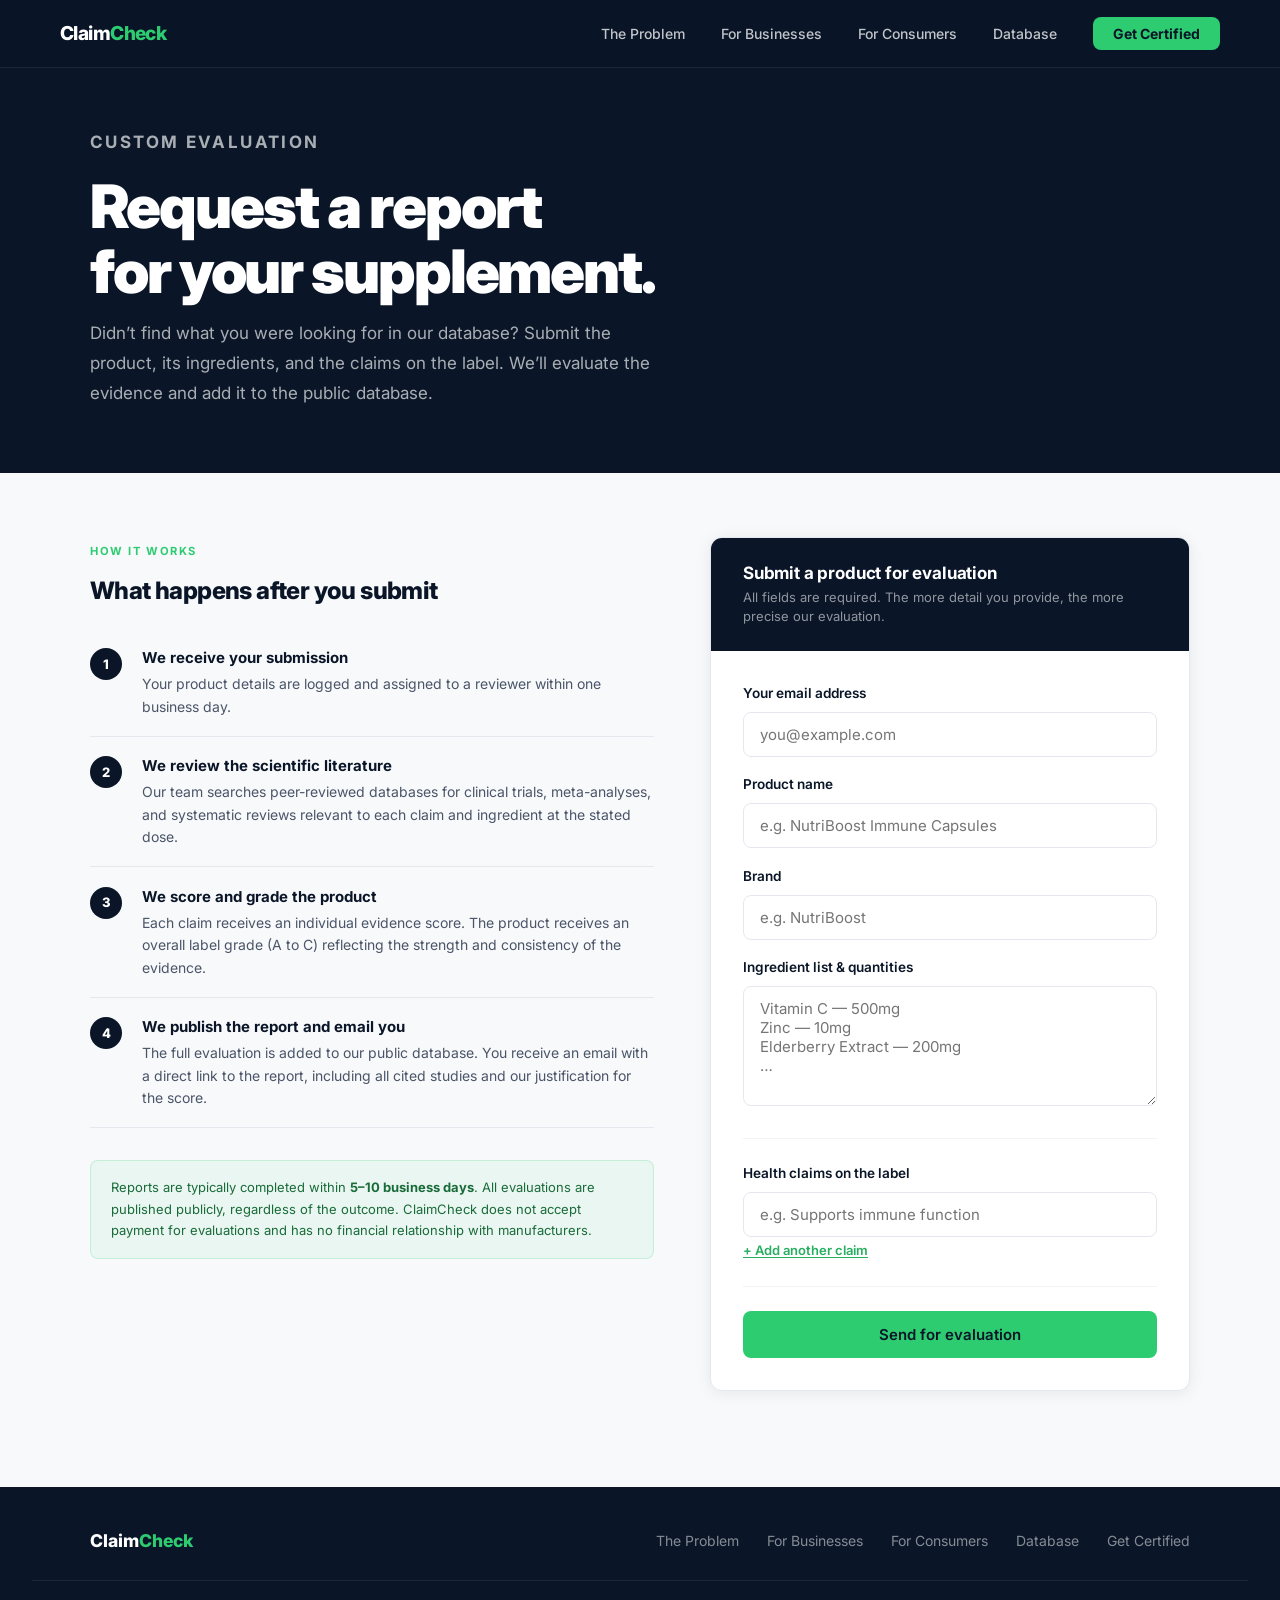
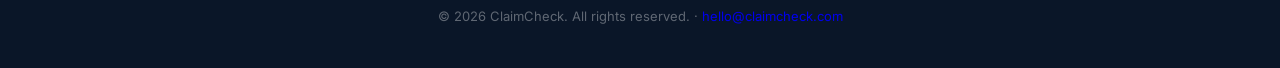
==== custom-report.html @ 7c7f7c42 "Add pagination (5/page), custom report CTA, and custom report form page Co-Authored-By: Claude Sonne" ====
<!DOCTYPE html>
<html lang="en">
<head>
  <meta charset="UTF-8" />
  <meta name="viewport" content="width=device-width, initial-scale=1.0" />
  <title>ClaimCheck — Request a Custom Report</title>
  <meta name="description" content="Submit your supplement product and health claims for an independent scientific evaluation by ClaimCheck." />
  <link rel="stylesheet" href="styles.css" />
  <style>
    .report-hero {
      background: var(--navy);
      padding: 7rem 2rem 4rem;
    }
    .report-hero h1 { color: white; }
    .report-hero p  { color: rgba(255,255,255,0.65); font-size: 1.0625rem; max-width: 560px; margin-top: 1rem; line-height: 1.75; }

    .report-section {
      background: var(--gray-50);
      padding: 4rem 2rem 6rem;
    }
    .report-layout {
      max-width: 1100px;
      margin: 0 auto;
      display: grid;
      grid-template-columns: 1fr 480px;
      gap: 3.5rem;
      align-items: start;
    }

    /* ─── Left info column ──────────────────────────────────────── */
    .report-info { position: sticky; top: calc(var(--nav-h) + 2rem); }
    .report-info h2 { font-size: 1.5rem; margin-bottom: 1.5rem; }

    .report-step {
      display: flex;
      gap: 1.25rem;
      align-items: flex-start;
      padding: 1.1rem 0;
      border-bottom: 1px solid var(--gray-200);
    }
    .report-step:last-of-type { border-bottom: none; }
    .report-step-num {
      width: 32px;
      height: 32px;
      border-radius: 50%;
      background: var(--navy);
      color: white;
      display: flex;
      align-items: center;
      justify-content: center;
      font-weight: 800;
      font-size: 0.8125rem;
      flex-shrink: 0;
      margin-top: 2px;
    }
    .report-step h4 {
      font-size: 0.9375rem;
      font-weight: 700;
      color: var(--navy);
      margin-bottom: 0.2rem;
    }
    .report-step p { font-size: 0.875rem; color: var(--text-muted); line-height: 1.6; }

    .report-note {
      margin-top: 2rem;
      padding: 1rem 1.25rem;
      background: rgba(46,204,113,0.07);
      border: 1px solid rgba(46,204,113,0.2);
      border-radius: var(--radius-sm);
      font-size: 0.8125rem;
      color: #1a6b3a;
      line-height: 1.65;
    }

    /* ─── Form card ─────────────────────────────────────────────── */
    .report-card {
      background: white;
      border-radius: var(--radius);
      border: 1px solid var(--gray-200);
      box-shadow: var(--shadow-card);
      overflow: hidden;
    }
    .report-card-header {
      background: var(--navy);
      padding: 1.5rem 2rem;
    }
    .report-card-header h3 {
      color: white;
      font-size: 1.0625rem;
      font-weight: 700;
    }
    .report-card-header p {
      color: rgba(255,255,255,0.55);
      font-size: 0.8125rem;
      margin-top: 0.2rem;
      line-height: 1.5;
    }
    .report-card-body { padding: 2rem; }

    /* Claims builder */
    .claims-builder { display: flex; flex-direction: column; gap: 0.625rem; }
    .claim-row { display: flex; gap: 0.5rem; }
    .claim-row input { flex: 1; }
    .btn-remove-claim {
      width: 38px;
      height: 38px;
      flex-shrink: 0;
      background: white;
      border: 1.5px solid var(--gray-200);
      border-radius: var(--radius-sm);
      font-size: 1.125rem;
      color: var(--gray-400);
      cursor: pointer;
      display: flex;
      align-items: center;
      justify-content: center;
      transition: color 0.15s, border-color 0.15s;
      font-family: inherit;
      line-height: 1;
    }
    .btn-remove-claim:hover { color: var(--red); border-color: var(--red); }

    .btn-add-claim {
      background: none;
      border: none;
      padding: 0;
      font-family: inherit;
      font-size: 0.8125rem;
      font-weight: 600;
      color: var(--green-dark);
      cursor: pointer;
      margin-top: 0.25rem;
      text-decoration: underline;
      text-underline-offset: 2px;
    }
    .btn-add-claim:hover { color: var(--navy); }

    .form-divider {
      height: 1px;
      background: var(--gray-100);
      margin: 1.5rem 0;
    }

    .submit-row {
      display: flex;
      flex-direction: column;
      gap: 0.875rem;
    }
    .form-success {
      display: none;
      padding: 1rem 1.25rem;
      background: rgba(46,204,113,0.08);
      border: 1px solid rgba(46,204,113,0.25);
      border-radius: var(--radius-sm);
      color: #1a6b3a;
      font-size: 0.9rem;
      font-weight: 500;
      line-height: 1.55;
    }
    .form-error {
      display: none;
      padding: 0.875rem 1rem;
      background: rgba(231,76,60,0.07);
      border: 1px solid rgba(231,76,60,0.2);
      border-radius: var(--radius-sm);
      color: #b92a18;
      font-size: 0.875rem;
    }

    /* ─── Responsive ────────────────────────────────────────────── */
    @media (max-width: 900px) {
      .report-layout {
        grid-template-columns: 1fr;
        gap: 2.5rem;
      }
      .report-info { position: static; }
    }
    @media (max-width: 480px) {
      .report-card-body { padding: 1.25rem; }
    }
  </style>
</head>
<body>

<!-- ─── Navigation ─────────────────────────────────────────────── -->
<nav class="nav">
  <div class="nav-inner">
    <a href="index.html" class="nav-logo">Claim<span>Check</span></a>
    <ul class="nav-links">
      <li><a href="the-problem.html">The Problem</a></li>
      <li><a href="for-businesses.html">For Businesses</a></li>
      <li><a href="for-consumers.html">For Consumers</a></li>
      <li><a href="database.html">Database</a></li>
      <li><a href="index.html#contact" class="nav-cta">Get Certified</a></li>
    </ul>
    <button class="nav-burger" id="burger" aria-label="Open menu">
      <span></span><span></span><span></span>
    </button>
  </div>
</nav>
<div class="nav-drawer" id="drawer">
  <a href="the-problem.html">The Problem</a>
  <a href="for-businesses.html">For Businesses</a>
  <a href="for-consumers.html">For Consumers</a>
  <a href="database.html">Database</a>
  <a href="index.html#contact" class="cta-link">Get Certified &rarr;</a>
</div>

<!-- ─── Hero ───────────────────────────────────────────────────── -->
<section class="report-hero">
  <div class="container">
    <p class="eyebrow fade-in">Custom Evaluation</p>
    <h1 class="fade-in delay-1">Request a report<br>for your supplement.</h1>
    <p class="fade-in delay-2">
      Didn&rsquo;t find what you were looking for in our database?
      Submit the product, its ingredients, and the claims on the label.
      We&rsquo;ll evaluate the evidence and add it to the public database.
    </p>
  </div>
</section>

<!-- ─── Form + Info ─────────────────────────────────────────────── -->
<section class="report-section">
  <div class="report-layout">

    <!-- Left: how it works -->
    <div class="report-info fade-in">
      <p class="eyebrow">How it works</p>
      <h2>What happens after you submit</h2>

      <div class="report-step">
        <div class="report-step-num">1</div>
        <div>
          <h4>We receive your submission</h4>
          <p>Your product details are logged and assigned to a reviewer within one business day.</p>
        </div>
      </div>
      <div class="report-step">
        <div class="report-step-num">2</div>
        <div>
          <h4>We review the scientific literature</h4>
          <p>Our team searches peer-reviewed databases for clinical trials, meta-analyses, and systematic reviews relevant to each claim and ingredient at the stated dose.</p>
        </div>
      </div>
      <div class="report-step">
        <div class="report-step-num">3</div>
        <div>
          <h4>We score and grade the product</h4>
          <p>Each claim receives an individual evidence score. The product receives an overall label grade (A to C) reflecting the strength and consistency of the evidence.</p>
        </div>
      </div>
      <div class="report-step">
        <div class="report-step-num">4</div>
        <div>
          <h4>We publish the report and email you</h4>
          <p>The full evaluation is added to our public database. You receive an email with a direct link to the report, including all cited studies and our justification for the score.</p>
        </div>
      </div>

      <div class="report-note">
        Reports are typically completed within <strong>5&ndash;10 business days</strong>. All evaluations are published publicly, regardless of the outcome. ClaimCheck does not accept payment for evaluations and has no financial relationship with manufacturers.
      </div>
    </div>

    <!-- Right: form -->
    <div class="fade-in delay-1">
      <div class="report-card">
        <div class="report-card-header">
          <h3>Submit a product for evaluation</h3>
          <p>All fields are required. The more detail you provide, the more precise our evaluation.</p>
        </div>
        <div class="report-card-body">
          <form id="reportForm">

            <div class="form-group">
              <label for="email">Your email address</label>
              <input type="email" id="email" name="email" placeholder="you@example.com" required />
            </div>

            <div class="form-group">
              <label for="productName">Product name</label>
              <input type="text" id="productName" name="productName" placeholder="e.g. NutriBoost Immune Capsules" required />
            </div>

            <div class="form-group">
              <label for="brand">Brand</label>
              <input type="text" id="brand" name="brand" placeholder="e.g. NutriBoost" required />
            </div>

            <div class="form-group">
              <label for="ingredients">Ingredient list &amp; quantities</label>
              <textarea id="ingredients" name="ingredients" placeholder="Vitamin C — 500mg&#10;Zinc — 10mg&#10;Elderberry Extract — 200mg&#10;…" required style="min-height:120px;"></textarea>
            </div>

            <div class="form-divider"></div>

            <div class="form-group">
              <label>Health claims on the label</label>
              <div class="claims-builder" id="claimsBuilder">
                <div class="claim-row">
                  <input type="text" placeholder="e.g. Supports immune function" required />
                </div>
              </div>
              <button type="button" class="btn-add-claim" id="addClaimBtn">+ Add another claim</button>
            </div>

            <div class="form-divider"></div>

            <div class="submit-row">
              <button type="submit" class="btn btn-green" id="submitBtn" style="justify-content:center;">
                Send for evaluation
              </button>
              <div class="form-success" id="formSuccess">
                Your submission has been received. We&rsquo;ll evaluate the evidence and email you a link to the published report within 5&ndash;10 business days.
              </div>
              <div class="form-error" id="formError">
                Something went wrong. Please try again or email us directly at <a href="mailto:hello@claimcheck.com" style="color:inherit;font-weight:600;">hello@claimcheck.com</a>.
              </div>
            </div>

          </form>
        </div>
      </div>
    </div>

  </div>
</section>

<!-- ─── Footer ────────────────────────────────────────────────── -->
<footer>
  <div class="footer-inner">
    <span class="footer-logo">Claim<span>Check</span></span>
    <nav class="footer-links">
      <a href="the-problem.html">The Problem</a>
      <a href="for-businesses.html">For Businesses</a>
      <a href="for-consumers.html">For Consumers</a>
      <a href="database.html">Database</a>
      <a href="index.html#contact">Get Certified</a>
    </nav>
  </div>
  <p class="footer-copy">&copy; 2026 ClaimCheck. All rights reserved. &middot; <a href="mailto:hello@claimcheck.com">hello@claimcheck.com</a></p>
</footer>

<script>
  // ─── Mobile nav ────────────────────────────────────────────────
  const burger = document.getElementById('burger');
  const drawer = document.getElementById('drawer');
  burger.addEventListener('click', () => {
    burger.classList.toggle('open');
    drawer.classList.toggle('open');
  });
  drawer.querySelectorAll('a').forEach(a => {
    a.addEventListener('click', () => {
      burger.classList.remove('open');
      drawer.classList.remove('open');
    });
  });

  // ─── Scroll animations ─────────────────────────────────────────
  const observer = new IntersectionObserver((entries) => {
    entries.forEach(entry => {
      if (entry.isIntersecting) {
        entry.target.classList.add('visible');
        observer.unobserve(entry.target);
      }
    });
  }, { threshold: 0.1 });
  document.querySelectorAll('.fade-in').forEach(el => observer.observe(el));

  // ─── Add / remove claim rows ────────────────────────────────────
  document.getElementById('addClaimBtn').addEventListener('click', () => {
    const builder = document.getElementById('claimsBuilder');
    const row = document.createElement('div');
    row.className = 'claim-row';
    row.innerHTML = `
      <input type="text" placeholder="e.g. Contributes to normal energy metabolism" required />
      <button type="button" class="btn-remove-claim" aria-label="Remove claim">&times;</button>
    `;
    row.querySelector('.btn-remove-claim').addEventListener('click', () => row.remove());
    builder.appendChild(row);
    row.querySelector('input').focus();
  });

  // ─── Form submit ───────────────────────────────────────────────
  document.getElementById('reportForm').addEventListener('submit', async (e) => {
    e.preventDefault();
    const btn     = document.getElementById('submitBtn');
    const success = document.getElementById('formSuccess');
    const error   = document.getElementById('formError');
    success.style.display = 'none';
    error.style.display   = 'none';

    const healthClaims = [...document.querySelectorAll('#claimsBuilder input')]
      .map(i => i.value.trim()).filter(Boolean);

    const payload = {
      email:        document.getElementById('email').value.trim(),
      productName:  document.getElementById('productName').value.trim(),
      brand:        document.getElementById('brand').value.trim(),
      ingredients:  document.getElementById('ingredients').value.trim(),
      healthClaims
    };

    btn.disabled = true;
    btn.textContent = 'Sending\u2026';

    try {
      await fetch('https://hook.eu2.make.com/e3qtv2hjk7gjt8kj1e9etswc4v41wlhe', {
        method: 'POST',
        headers: { 'Content-Type': 'application/json' },
        body: JSON.stringify(payload)
      });
      success.style.display = 'block';
      e.target.reset();
      document.getElementById('claimsBuilder').innerHTML = `
        <div class="claim-row">
          <input type="text" placeholder="e.g. Supports immune function" required />
        </div>`;
    } catch {
      error.style.display = 'block';
    } finally {
      btn.disabled = false;
      btn.textContent = 'Send for evaluation';
    }
  });
</script>
</body>
</html>
---- styles.css ----
@import url('https://fonts.googleapis.com/css2?family=Inter:wght@300;400;500;600;700;800;900&display=swap');

/* ─── Design Tokens ─────────────────────────────────────────────── */
:root {
  --navy:        #0A1628;
  --navy-mid:    #122040;
  --navy-light:  #1a2d4d;
  --green:       #2ECC71;
  --green-dark:  #27AE60;
  --orange:      #F5A623;
  --orange-dark: #D4891F;
  --red:         #E74C3C;
  --red-dark:    #C0392B;
  --white:       #FFFFFF;
  --gray-50:     #F8F9FB;
  --gray-100:    #F1F3F5;
  --gray-200:    #E4E8EE;
  --gray-400:    #A0AABB;
  --gray-600:    #64748B;
  --gray-800:    #2D3748;
  --text:        #0A1628;
  --text-muted:  #4A5568;
  --nav-h:       68px;
  --radius:      12px;
  --radius-sm:   8px;
  --shadow-card: 0 2px 16px rgba(10,22,40,0.08);
  --shadow-hover: 0 12px 40px rgba(10,22,40,0.13);
}

/* ─── Reset & Base ───────────────────────────────────────────────── */
*, *::before, *::after { box-sizing: border-box; margin: 0; padding: 0; }

html { scroll-behavior: smooth; font-size: 16px; }

body {
  font-family: 'Inter', -apple-system, BlinkMacSystemFont, 'Segoe UI', sans-serif;
  color: var(--text);
  background: var(--white);
  line-height: 1.6;
  -webkit-font-smoothing: antialiased;
}

img { display: block; max-width: 100%; }
a { text-decoration: none; }
button { cursor: pointer; font-family: inherit; }
ul { list-style: none; }

/* ─── Navigation ─────────────────────────────────────────────────── */
.nav {
  position: fixed;
  top: 0; left: 0; right: 0;
  height: var(--nav-h);
  background: rgba(10, 22, 40, 0.96);
  backdrop-filter: blur(12px);
  -webkit-backdrop-filter: blur(12px);
  border-bottom: 1px solid rgba(255,255,255,0.07);
  z-index: 1000;
  display: flex;
  align-items: center;
  padding: 0 2rem;
}

.nav-inner {
  max-width: 1160px;
  width: 100%;
  margin: 0 auto;
  display: flex;
  align-items: center;
  justify-content: space-between;
}

.nav-logo {
  font-size: 1.2rem;
  font-weight: 800;
  color: var(--white);
  letter-spacing: -0.03em;
}
.nav-logo span { color: var(--green); }

.nav-links {
  display: flex;
  align-items: center;
  gap: 2.25rem;
}

.nav-links a {
  color: rgba(255,255,255,0.75);
  font-size: 0.875rem;
  font-weight: 500;
  transition: color 0.2s;
}
.nav-links a:hover { color: #fff; }

.nav-cta {
  background: var(--green);
  color: var(--navy) !important;
  padding: 0.5rem 1.25rem;
  border-radius: var(--radius-sm);
  font-weight: 700 !important;
  transition: background 0.2s, transform 0.15s, box-shadow 0.2s !important;
}
.nav-cta:hover {
  background: var(--green-dark) !important;
  transform: translateY(-1px);
  box-shadow: 0 4px 16px rgba(46,204,113,0.3);
}

/* Hamburger */
.nav-burger {
  display: none;
  flex-direction: column;
  gap: 5px;
  background: none;
  border: none;
  padding: 6px;
}
.nav-burger span {
  display: block;
  width: 22px;
  height: 2px;
  background: white;
  border-radius: 2px;
  transition: transform 0.3s, opacity 0.3s;
}
.nav-burger.open span:nth-child(1) { transform: translateY(7px) rotate(45deg); }
.nav-burger.open span:nth-child(2) { opacity: 0; }
.nav-burger.open span:nth-child(3) { transform: translateY(-7px) rotate(-45deg); }

/* Mobile drawer */
.nav-drawer {
  display: none;
  position: fixed;
  top: var(--nav-h);
  left: 0; right: 0;
  background: var(--navy);
  border-top: 1px solid rgba(255,255,255,0.07);
  padding: 1.25rem 2rem 1.75rem;
  flex-direction: column;
  gap: 0;
  z-index: 999;
}
.nav-drawer.open { display: flex; }
.nav-drawer a {
  color: rgba(255,255,255,0.8);
  font-size: 1rem;
  font-weight: 500;
  padding: 0.875rem 0;
  border-bottom: 1px solid rgba(255,255,255,0.07);
  transition: color 0.2s;
}
.nav-drawer a:hover { color: white; }
.nav-drawer a.cta-link {
  color: var(--green);
  font-weight: 700;
  border-bottom: none;
  margin-top: 0.25rem;
}

/* ─── Layout ─────────────────────────────────────────────────────── */
.section {
  padding: 6rem 2rem;
}

.section-tall {
  min-height: 100vh;
  display: flex;
  align-items: center;
  padding: 8rem 2rem 6rem;
}

.container {
  max-width: 1100px;
  width: 100%;
  margin: 0 auto;
}

.container-sm {
  max-width: 760px;
  width: 100%;
  margin: 0 auto;
}

/* ─── Typography ─────────────────────────────────────────────────── */
.eyebrow {
  display: inline-block;
  font-size: 0.7rem;
  font-weight: 700;
  letter-spacing: 0.14em;
  text-transform: uppercase;
  color: var(--green);
  margin-bottom: 1rem;
}

h1 {
  font-size: clamp(2.2rem, 5.5vw, 3.75rem);
  font-weight: 900;
  line-height: 1.08;
  letter-spacing: -0.035em;
}

h2 {
  font-size: clamp(1.75rem, 3.5vw, 2.75rem);
  font-weight: 800;
  line-height: 1.12;
  letter-spacing: -0.025em;
}

h3 {
  font-size: 1.125rem;
  font-weight: 700;
  line-height: 1.35;
  letter-spacing: -0.01em;
}

p { color: var(--text-muted); line-height: 1.78; }

.text-white { color: white; }
.text-white p { color: rgba(255,255,255,0.72); }
.text-white h1, .text-white h2, .text-white h3 { color: white; }

/* ─── Buttons ─────────────────────────────────────────────────────── */
.btn {
  display: inline-flex;
  align-items: center;
  gap: 0.5rem;
  padding: 0.875rem 2rem;
  border-radius: var(--radius-sm);
  font-size: 0.9375rem;
  font-weight: 600;
  border: none;
  transition: all 0.2s;
  cursor: pointer;
}

.btn-green {
  background: var(--green);
  color: var(--navy);
}
.btn-green:hover {
  background: var(--green-dark);
  transform: translateY(-2px);
  box-shadow: 0 8px 24px rgba(46,204,113,0.3);
}

.btn-outline-white {
  background: transparent;
  color: white;
  border: 2px solid rgba(255,255,255,0.35);
}
.btn-outline-white:hover {
  border-color: white;
  background: rgba(255,255,255,0.07);
  transform: translateY(-2px);
}

.btn-outline-navy {
  background: transparent;
  color: var(--navy);
  border: 2px solid var(--navy);
}
.btn-outline-navy:hover {
  background: var(--navy);
  color: white;
  transform: translateY(-2px);
}

.btn-group {
  display: flex;
  gap: 1rem;
  flex-wrap: wrap;
}

/* ─── Backgrounds ─────────────────────────────────────────────────── */
.bg-navy  { background: var(--navy); }
.bg-light { background: var(--gray-50); }
.bg-white { background: white; }

/* ─── Grids ───────────────────────────────────────────────────────── */
.grid-3 {
  display: grid;
  grid-template-columns: repeat(3, 1fr);
  gap: 1.75rem;
}

.grid-2 {
  display: grid;
  grid-template-columns: repeat(2, 1fr);
  gap: 1.75rem;
}

.grid-4 {
  display: grid;
  grid-template-columns: repeat(4, 1fr);
  gap: 1.5rem;
}

/* ─── Cards ───────────────────────────────────────────────────────── */
.card {
  background: white;
  border-radius: var(--radius);
  padding: 2rem;
  border: 1px solid var(--gray-200);
  box-shadow: var(--shadow-card);
  transition: transform 0.2s, box-shadow 0.2s;
}
.card:hover {
  transform: translateY(-4px);
  box-shadow: var(--shadow-hover);
}

/* ─── Icon boxes ──────────────────────────────────────────────────── */
.icon-wrap {
  width: 48px;
  height: 48px;
  border-radius: 10px;
  display: flex;
  align-items: center;
  justify-content: center;
  margin-bottom: 1.25rem;
}
.icon-wrap svg { width: 24px; height: 24px; }

.icon-navy { background: rgba(10,22,40,0.07); }
.icon-green { background: rgba(46,204,113,0.12); }

/* ─── Rating Badges ───────────────────────────────────────────────── */
.badge {
  display: inline-flex;
  align-items: center;
  gap: 0.4rem;
  padding: 0.3rem 0.85rem;
  border-radius: 100px;
  font-size: 0.8rem;
  font-weight: 700;
  letter-spacing: 0.02em;
}
.badge-dot {
  width: 8px;
  height: 8px;
  border-radius: 50%;
  flex-shrink: 0;
}

.badge-green {
  background: rgba(46,204,113,0.12);
  color: #1a8045;
  border: 1px solid rgba(46,204,113,0.28);
}
.badge-green .badge-dot { background: var(--green); }

.badge-orange {
  background: rgba(245,166,35,0.12);
  color: #8a5c00;
  border: 1px solid rgba(245,166,35,0.28);
}
.badge-orange .badge-dot { background: var(--orange); }

.badge-red {
  background: rgba(231,76,60,0.1);
  color: #b92a18;
  border: 1px solid rgba(231,76,60,0.25);
}
.badge-red .badge-dot { background: var(--red); }

/* ─── Rating Tier Display ─────────────────────────────────────────── */
.rating-tiers {
  display: flex;
  flex-direction: column;
  gap: 1rem;
  margin-top: 2rem;
}
.rating-tier {
  display: flex;
  align-items: flex-start;
  gap: 1.25rem;
  padding: 1.25rem 1.5rem;
  border-radius: var(--radius);
  border: 1px solid var(--gray-200);
  background: white;
}
.tier-indicator {
  width: 14px;
  height: 14px;
  border-radius: 50%;
  flex-shrink: 0;
  margin-top: 3px;
}
.tier-green  { background: var(--green); }
.tier-orange { background: var(--orange); }
.tier-red    { background: var(--red); }

.rating-tier h4 {
  font-size: 0.9375rem;
  font-weight: 700;
  margin-bottom: 0.2rem;
}
.rating-tier p { font-size: 0.875rem; color: var(--text-muted); line-height: 1.6; }

/* ─── Claim Example Cards ─────────────────────────────────────────── */
.claim-card {
  background: white;
  border-radius: var(--radius);
  padding: 1.75rem;
  border: 1px solid var(--gray-200);
  box-shadow: var(--shadow-card);
  transition: transform 0.2s, box-shadow 0.2s;
}
.claim-card:hover {
  transform: translateY(-3px);
  box-shadow: var(--shadow-hover);
}
.claim-ingredient {
  font-size: 0.75rem;
  font-weight: 600;
  letter-spacing: 0.08em;
  text-transform: uppercase;
  color: var(--gray-600);
  margin-bottom: 0.6rem;
}
.claim-text {
  font-size: 1.0625rem;
  font-weight: 700;
  color: var(--navy);
  line-height: 1.4;
  margin-bottom: 1rem;
}
.claim-reasoning {
  font-size: 0.875rem;
  color: var(--text-muted);
  line-height: 1.65;
  margin-top: 0.875rem;
  padding-top: 0.875rem;
  border-top: 1px solid var(--gray-100);
}

/* ─── Contact Form ───────────────────────────────────────────────── */
.form-group { margin-bottom: 1.1rem; }
.form-group label {
  display: block;
  font-size: 0.85rem;
  font-weight: 600;
  color: var(--navy);
  margin-bottom: 0.45rem;
}
.form-group input,
.form-group textarea,
.form-group select {
  width: 100%;
  padding: 0.75rem 1rem;
  border: 1.5px solid var(--gray-200);
  border-radius: var(--radius-sm);
  font-size: 0.9375rem;
  font-family: inherit;
  color: var(--text);
  background: white;
  transition: border-color 0.2s, box-shadow 0.2s;
  outline: none;
}
.form-group input:focus,
.form-group textarea:focus {
  border-color: var(--green);
  box-shadow: 0 0 0 3px rgba(46,204,113,0.12);
}
.form-group textarea {
  resize: vertical;
  min-height: 130px;
}
.form-row {
  display: grid;
  grid-template-columns: 1fr 1fr;
  gap: 1rem;
}

/* ─── Step List ───────────────────────────────────────────────────── */
.steps { display: flex; flex-direction: column; gap: 0; }
.step-item {
  display: flex;
  gap: 1.5rem;
  align-items: flex-start;
  padding: 1.5rem 0;
  border-bottom: 1px solid var(--gray-200);
}
.step-item:last-child { border-bottom: none; }
.step-num {
  width: 36px;
  height: 36px;
  border-radius: 50%;
  background: var(--navy);
  color: white;
  display: flex;
  align-items: center;
  justify-content: center;
  font-weight: 800;
  font-size: 0.875rem;
  flex-shrink: 0;
  margin-top: 2px;
}
.step-body h4 {
  font-size: 1rem;
  font-weight: 700;
  margin-bottom: 0.3rem;
  color: var(--navy);
}
.step-body p { font-size: 0.9375rem; }

/* ─── Pricing Cards ───────────────────────────────────────────────── */
.pricing-grid {
  display: grid;
  grid-template-columns: repeat(3, 1fr);
  gap: 1.5rem;
  align-items: start;
}
.pricing-card {
  background: white;
  border-radius: 14px;
  padding: 2.25rem 1.75rem;
  border: 1.5px solid var(--gray-200);
  position: relative;
  transition: transform 0.2s, box-shadow 0.2s;
}
.pricing-card:hover {
  transform: translateY(-4px);
  box-shadow: var(--shadow-hover);
}
.pricing-card.featured {
  border-color: var(--green);
  box-shadow: 0 0 0 3px rgba(46,204,113,0.12);
}
.featured-tag {
  position: absolute;
  top: -13px;
  left: 50%;
  transform: translateX(-50%);
  background: var(--green);
  color: var(--navy);
  font-size: 0.7rem;
  font-weight: 800;
  padding: 0.25rem 1rem;
  border-radius: 100px;
  text-transform: uppercase;
  letter-spacing: 0.1em;
  white-space: nowrap;
}
.plan-name {
  font-size: 0.75rem;
  font-weight: 700;
  text-transform: uppercase;
  letter-spacing: 0.12em;
  color: var(--gray-600);
  margin-bottom: 0.75rem;
}
.plan-desc {
  font-size: 0.9375rem;
  font-weight: 600;
  color: var(--navy);
  margin-bottom: 1rem;
}
.plan-price {
  font-size: 2.25rem;
  font-weight: 900;
  color: var(--navy);
  letter-spacing: -0.04em;
  margin-bottom: 0.25rem;
}
.plan-period { font-size: 0.875rem; color: var(--gray-600); margin-bottom: 1.5rem; }
.plan-features { list-style: none; display: flex; flex-direction: column; gap: 0.6rem; margin-bottom: 1.75rem; }
.plan-features li {
  font-size: 0.875rem;
  color: var(--text-muted);
  display: flex;
  align-items: flex-start;
  gap: 0.6rem;
  line-height: 1.5;
}
.plan-features li::before {
  content: '✓';
  color: var(--green);
  font-weight: 700;
  flex-shrink: 0;
  margin-top: 1px;
}

/* ─── Stat Strip ──────────────────────────────────────────────────── */
.stat-strip {
  display: grid;
  grid-template-columns: repeat(3, 1fr);
  gap: 0;
  border-top: 1px solid rgba(255,255,255,0.1);
  border-bottom: 1px solid rgba(255,255,255,0.1);
}
.stat-item {
  padding: 2.5rem 2rem;
  text-align: center;
  border-right: 1px solid rgba(255,255,255,0.1);
}
.stat-item:last-child { border-right: none; }
.stat-num {
  font-size: 2.5rem;
  font-weight: 900;
  color: var(--green);
  letter-spacing: -0.04em;
  line-height: 1;
  margin-bottom: 0.4rem;
}
.stat-label {
  font-size: 0.875rem;
  color: rgba(255,255,255,0.6);
  font-weight: 500;
}

/* ─── Link with arrow ─────────────────────────────────────────────── */
.link-arrow {
  font-size: 0.875rem;
  font-weight: 600;
  color: var(--green);
  display: inline-flex;
  align-items: center;
  gap: 0.35rem;
  transition: gap 0.2s;
}
.link-arrow:hover { gap: 0.6rem; }

/* ─── Section heading helpers ─────────────────────────────────────── */
.section-heading {
  margin-bottom: 3rem;
}
.section-heading h2 { margin-bottom: 0.875rem; }
.section-heading p { max-width: 560px; font-size: 1.0625rem; }

/* ─── Divider ─────────────────────────────────────────────────────── */
.divider { height: 1px; background: var(--gray-200); }

/* ─── Footer ──────────────────────────────────────────────────────── */
footer {
  background: var(--navy);
  padding: 2.5rem 2rem;
}
.footer-inner {
  max-width: 1100px;
  margin: 0 auto;
  display: flex;
  justify-content: space-between;
  align-items: center;
  flex-wrap: wrap;
  gap: 1rem;
}
.footer-logo { font-size: 1.1rem; font-weight: 800; color: white; }
.footer-logo span { color: var(--green); }
.footer-links {
  display: flex;
  gap: 1.75rem;
}
.footer-links a {
  font-size: 0.875rem;
  color: rgba(255,255,255,0.5);
  transition: color 0.2s;
}
.footer-links a:hover { color: rgba(255,255,255,0.85); }
.footer-copy {
  font-size: 0.8125rem;
  color: rgba(255,255,255,0.35);
  margin-top: 1.5rem;
  padding-top: 1.5rem;
  border-top: 1px solid rgba(255,255,255,0.07);
  text-align: center;
}

/* ─── Animations ──────────────────────────────────────────────────── */
.fade-in {
  opacity: 0;
  transform: translateY(22px);
  transition: opacity 0.65s ease, transform 0.65s ease;
}
.fade-in.visible {
  opacity: 1;
  transform: translateY(0);
}
.delay-1 { transition-delay: 0.1s; }
.delay-2 { transition-delay: 0.2s; }
.delay-3 { transition-delay: 0.3s; }
.delay-4 { transition-delay: 0.4s; }
.delay-5 { transition-delay: 0.5s; }

/* ─── Utilities ───────────────────────────────────────────────────── */
.mt-1  { margin-top: 0.5rem; }
.mt-2  { margin-top: 1rem; }
.mt-3  { margin-top: 1.5rem; }
.mt-4  { margin-top: 2rem; }
.mb-1  { margin-bottom: 0.5rem; }
.mb-2  { margin-bottom: 1rem; }
.mb-3  { margin-bottom: 1.5rem; }
.mb-4  { margin-bottom: 2rem; }
.text-center { text-align: center; }
.text-center .section-heading p { margin: 0 auto; }

/* ─── Responsive ──────────────────────────────────────────────────── */
@media (max-width: 900px) {
  .grid-3     { grid-template-columns: 1fr; }
  .grid-4     { grid-template-columns: repeat(2, 1fr); }
  .pricing-grid { grid-template-columns: 1fr; max-width: 440px; margin: 0 auto; }
  .stat-strip { grid-template-columns: 1fr; }
  .stat-item  { border-right: none; border-bottom: 1px solid rgba(255,255,255,0.1); }
  .stat-item:last-child { border-bottom: none; }
}

@media (max-width: 768px) {
  .nav-links   { display: none; }
  .nav-burger  { display: flex; }
  .grid-2      { grid-template-columns: 1fr; }
  .form-row    { grid-template-columns: 1fr; }
  .section     { padding: 4rem 1.5rem; }
  .section-tall { padding: 7rem 1.5rem 4rem; }
  .footer-inner { flex-direction: column; text-align: center; }
  .footer-links { flex-wrap: wrap; justify-content: center; }
}

@media (max-width: 480px) {
  .grid-4 { grid-template-columns: 1fr; }
  .btn-group { flex-direction: column; }
  .btn { justify-content: center; }
}
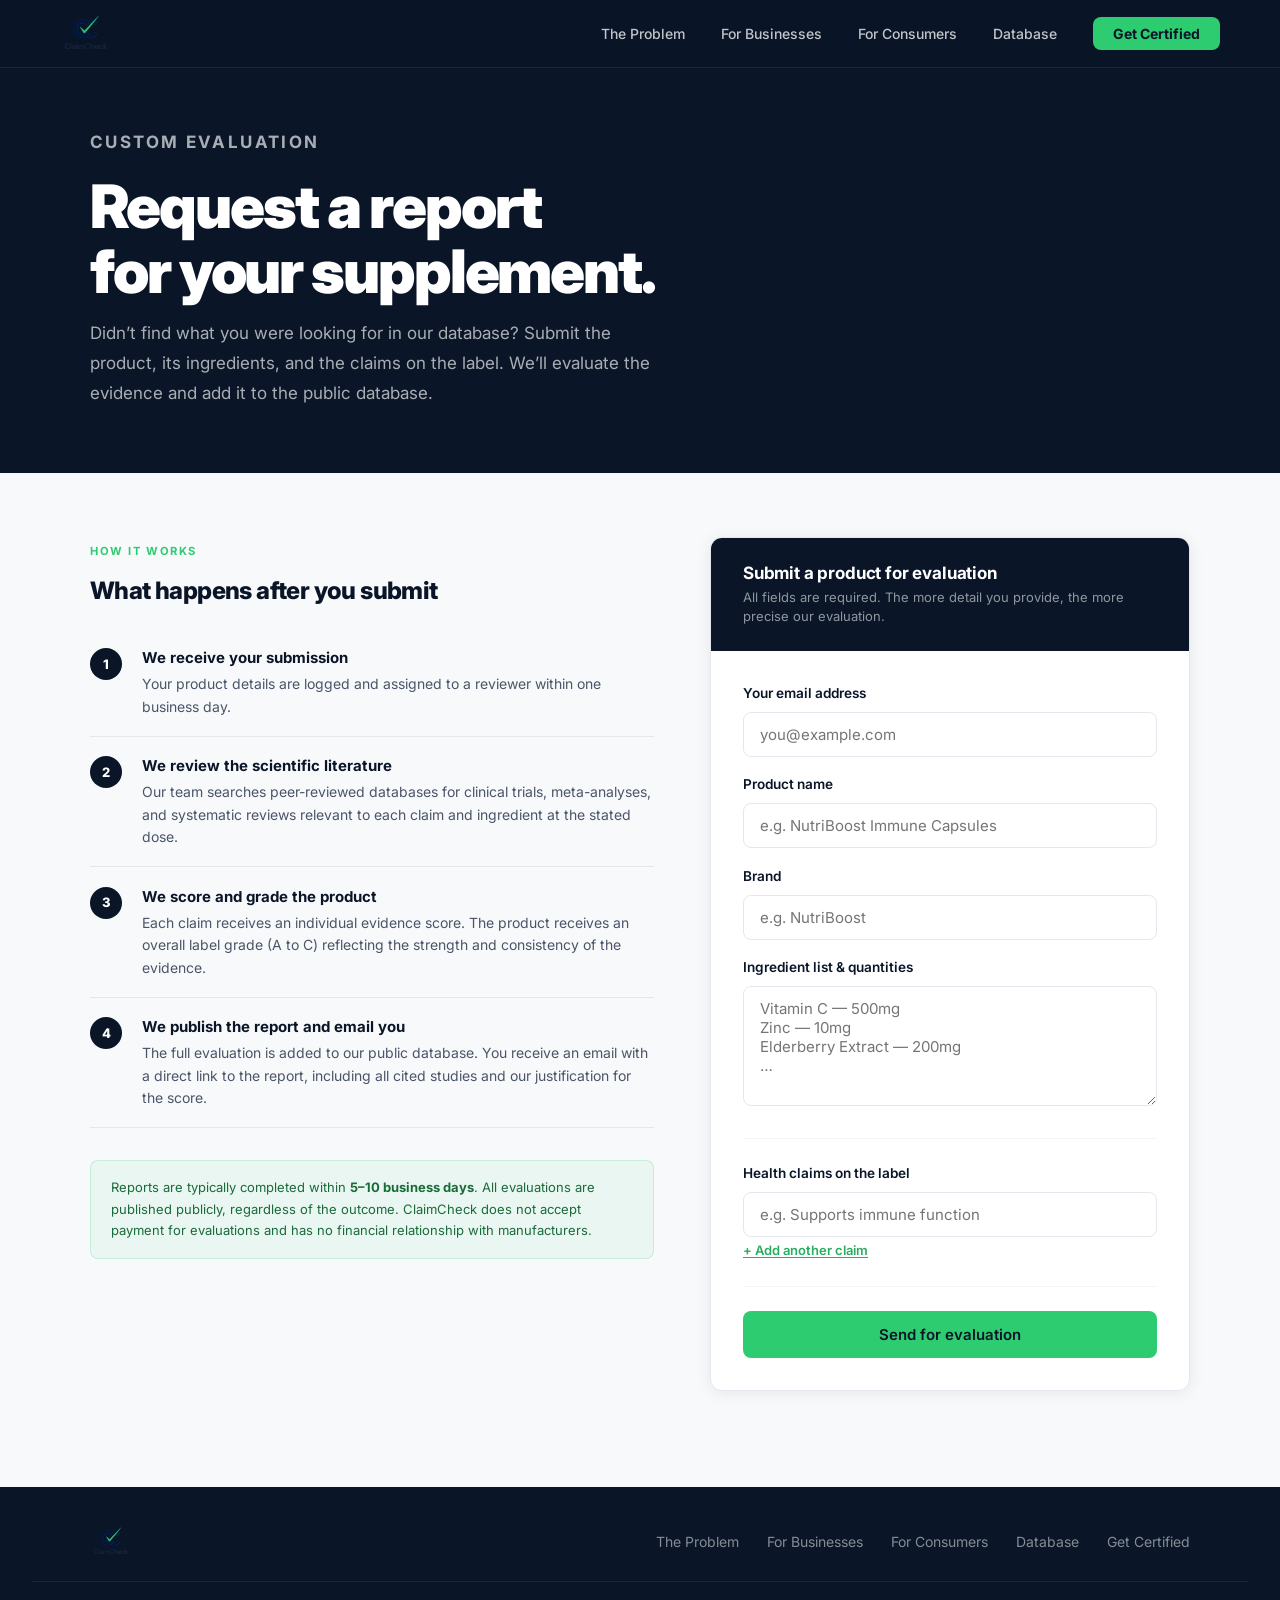
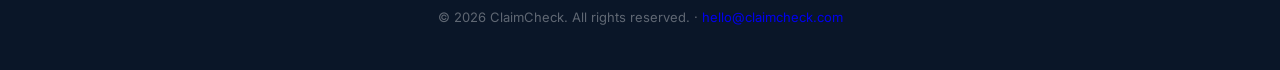
==== commit 4987dfa1: "Replace text logo with logoCC1.png across all pages Co-Authored-By: Claude Sonnet 4.6 <noreply@anthr" ====
--- a/custom-report.html
+++ b/custom-report.html
@@ -185,7 +185,7 @@
 <!-- ─── Navigation ─────────────────────────────────────────────── -->
 <nav class="nav">
   <div class="nav-inner">
-    <a href="index.html" class="nav-logo">Claim<span>Check</span></a>
+    <a href="index.html" class="nav-logo"><img src="image/logoCC1.png" alt="ClaimCheck" style="height:38px;display:block;" /></a>
     <ul class="nav-links">
       <li><a href="the-problem.html">The Problem</a></li>
       <li><a href="for-businesses.html">For Businesses</a></li>
@@ -329,7 +329,7 @@
 <!-- ─── Footer ────────────────────────────────────────────────── -->
 <footer>
   <div class="footer-inner">
-    <span class="footer-logo">Claim<span>Check</span></span>
+    <span class="footer-logo"><img src="image/logoCC1.png" alt="ClaimCheck" style="height:30px;display:block;" /></span>
     <nav class="footer-links">
       <a href="the-problem.html">The Problem</a>
       <a href="for-businesses.html">For Businesses</a>
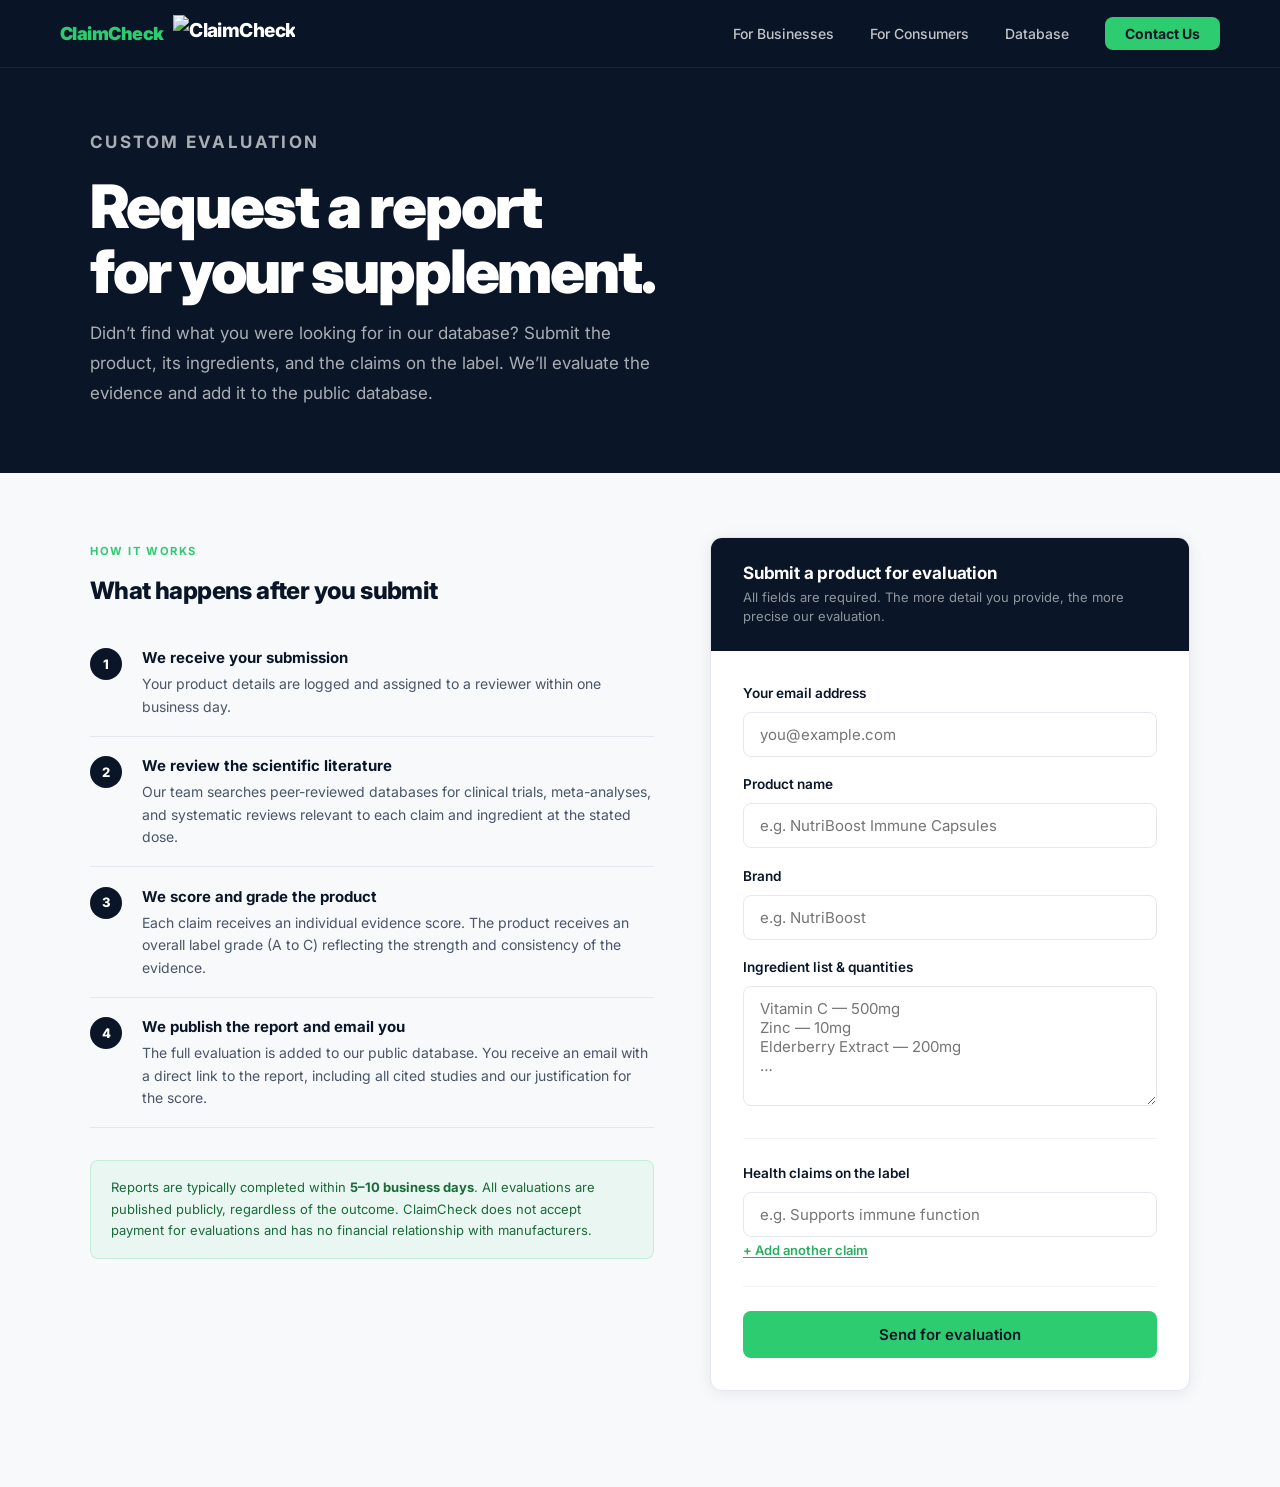
==== commit cc1eb198: "Redesign index.html, update all navs/footers, add contact.html - Redesign index.html hero: ClaimChec" ====
--- a/custom-report.html
+++ b/custom-report.html
@@ -185,13 +185,15 @@
 <!-- ─── Navigation ─────────────────────────────────────────────── -->
 <nav class="nav">
   <div class="nav-inner">
-    <a href="index.html" class="nav-logo"><img src="image/logoCC1.png" alt="ClaimCheck" style="height:38px;display:block;" /></a>
+    <a href="index.html" class="nav-logo" style="display:flex;align-items:center;gap:0.6rem;text-decoration:none;">
+      <span style="font-size:1.125rem;font-weight:900;color:var(--green);letter-spacing:-0.03em;line-height:1;">ClaimCheck</span>
+      <img src="image/logoCC5.png" alt="ClaimCheck" style="height:38px;display:block;" />
+    </a>
     <ul class="nav-links">
-      <li><a href="the-problem.html">The Problem</a></li>
       <li><a href="for-businesses.html">For Businesses</a></li>
       <li><a href="for-consumers.html">For Consumers</a></li>
       <li><a href="database.html">Database</a></li>
-      <li><a href="index.html#contact" class="nav-cta">Get Certified</a></li>
+      <li><a href="contact.html" class="nav-cta">Contact Us</a></li>
     </ul>
     <button class="nav-burger" id="burger" aria-label="Open menu">
       <span></span><span></span><span></span>
@@ -199,11 +201,10 @@
   </div>
 </nav>
 <div class="nav-drawer" id="drawer">
-  <a href="the-problem.html">The Problem</a>
   <a href="for-businesses.html">For Businesses</a>
   <a href="for-consumers.html">For Consumers</a>
   <a href="database.html">Database</a>
-  <a href="index.html#contact" class="cta-link">Get Certified &rarr;</a>
+  <a href="contact.html" class="cta-link">Contact Us &rarr;</a>
 </div>
 
 <!-- ─── Hero ───────────────────────────────────────────────────── -->
@@ -326,20 +327,6 @@
   </div>
 </section>
 
-<!-- ─── Footer ────────────────────────────────────────────────── -->
-<footer>
-  <div class="footer-inner">
-    <span class="footer-logo"><img src="image/logoCC1.png" alt="ClaimCheck" style="height:30px;display:block;" /></span>
-    <nav class="footer-links">
-      <a href="the-problem.html">The Problem</a>
-      <a href="for-businesses.html">For Businesses</a>
-      <a href="for-consumers.html">For Consumers</a>
-      <a href="database.html">Database</a>
-      <a href="index.html#contact">Get Certified</a>
-    </nav>
-  </div>
-  <p class="footer-copy">&copy; 2026 ClaimCheck. All rights reserved. &middot; <a href="mailto:hello@claimcheck.com">hello@claimcheck.com</a></p>
-</footer>
 
 <script>
   // ─── Mobile nav ────────────────────────────────────────────────
--- a/styles.css
+++ b/styles.css
@@ -308,6 +308,14 @@
   box-shadow: var(--shadow-hover);
 }
 
+.card-hover-green {
+  border-top: 3px solid var(--gray-200);
+  transition: border-top-color 0.25s, transform 0.2s, box-shadow 0.2s;
+}
+.card-hover-green:hover {
+  border-top-color: var(--green);
+}
+
 /* ─── Icon boxes ──────────────────────────────────────────────────── */
 .icon-wrap {
   width: 48px;
@@ -680,6 +688,63 @@
 .delay-3 { transition-delay: 0.3s; }
 .delay-4 { transition-delay: 0.4s; }
 .delay-5 { transition-delay: 0.5s; }
+.delay-6 { transition-delay: 0.6s; }
+
+/* ─── Horizontal Step Flip ───────────────────────────────────────── */
+.flip-step {
+  perspective: 600px;
+  height: 82px;
+}
+.flip-step-inner {
+  position: relative;
+  width: 100%;
+  height: 100%;
+  transition: transform 0.45s ease;
+  transform-style: preserve-3d;
+}
+.flip-step:hover .flip-step-inner { transform: rotateX(180deg); }
+.flip-step-front,
+.flip-step-back {
+  position: absolute;
+  inset: 0;
+  backface-visibility: hidden;
+  -webkit-backface-visibility: hidden;
+  border-radius: 8px;
+  border: 1px solid var(--gray-200);
+  display: flex;
+  align-items: center;
+  padding: 0.6rem 1rem;
+  gap: 0.75rem;
+}
+.flip-step-front { background: var(--gray-50); }
+.flip-step-back {
+  transform: rotateX(180deg);
+  background: var(--navy);
+}
+
+/* ─── Flip Card ───────────────────────────────────────────────────── */
+.flip-card { perspective: 1200px; }
+.flip-card-inner {
+  position: relative;
+  width: 100%;
+  height: 480px;
+  transition: transform 0.7s cubic-bezier(0.4, 0.2, 0.2, 1);
+  transform-style: preserve-3d;
+}
+.flip-card:hover .flip-card-inner { transform: rotateY(180deg); }
+.flip-card-front,
+.flip-card-back {
+  position: absolute;
+  inset: 0;
+  backface-visibility: hidden;
+  -webkit-backface-visibility: hidden;
+  border-radius: 14px;
+  overflow: hidden;
+}
+.flip-card-back {
+  transform: rotateY(180deg);
+  overflow-y: auto;
+}
 
 /* ─── Utilities ───────────────────────────────────────────────────── */
 .mt-1  { margin-top: 0.5rem; }
